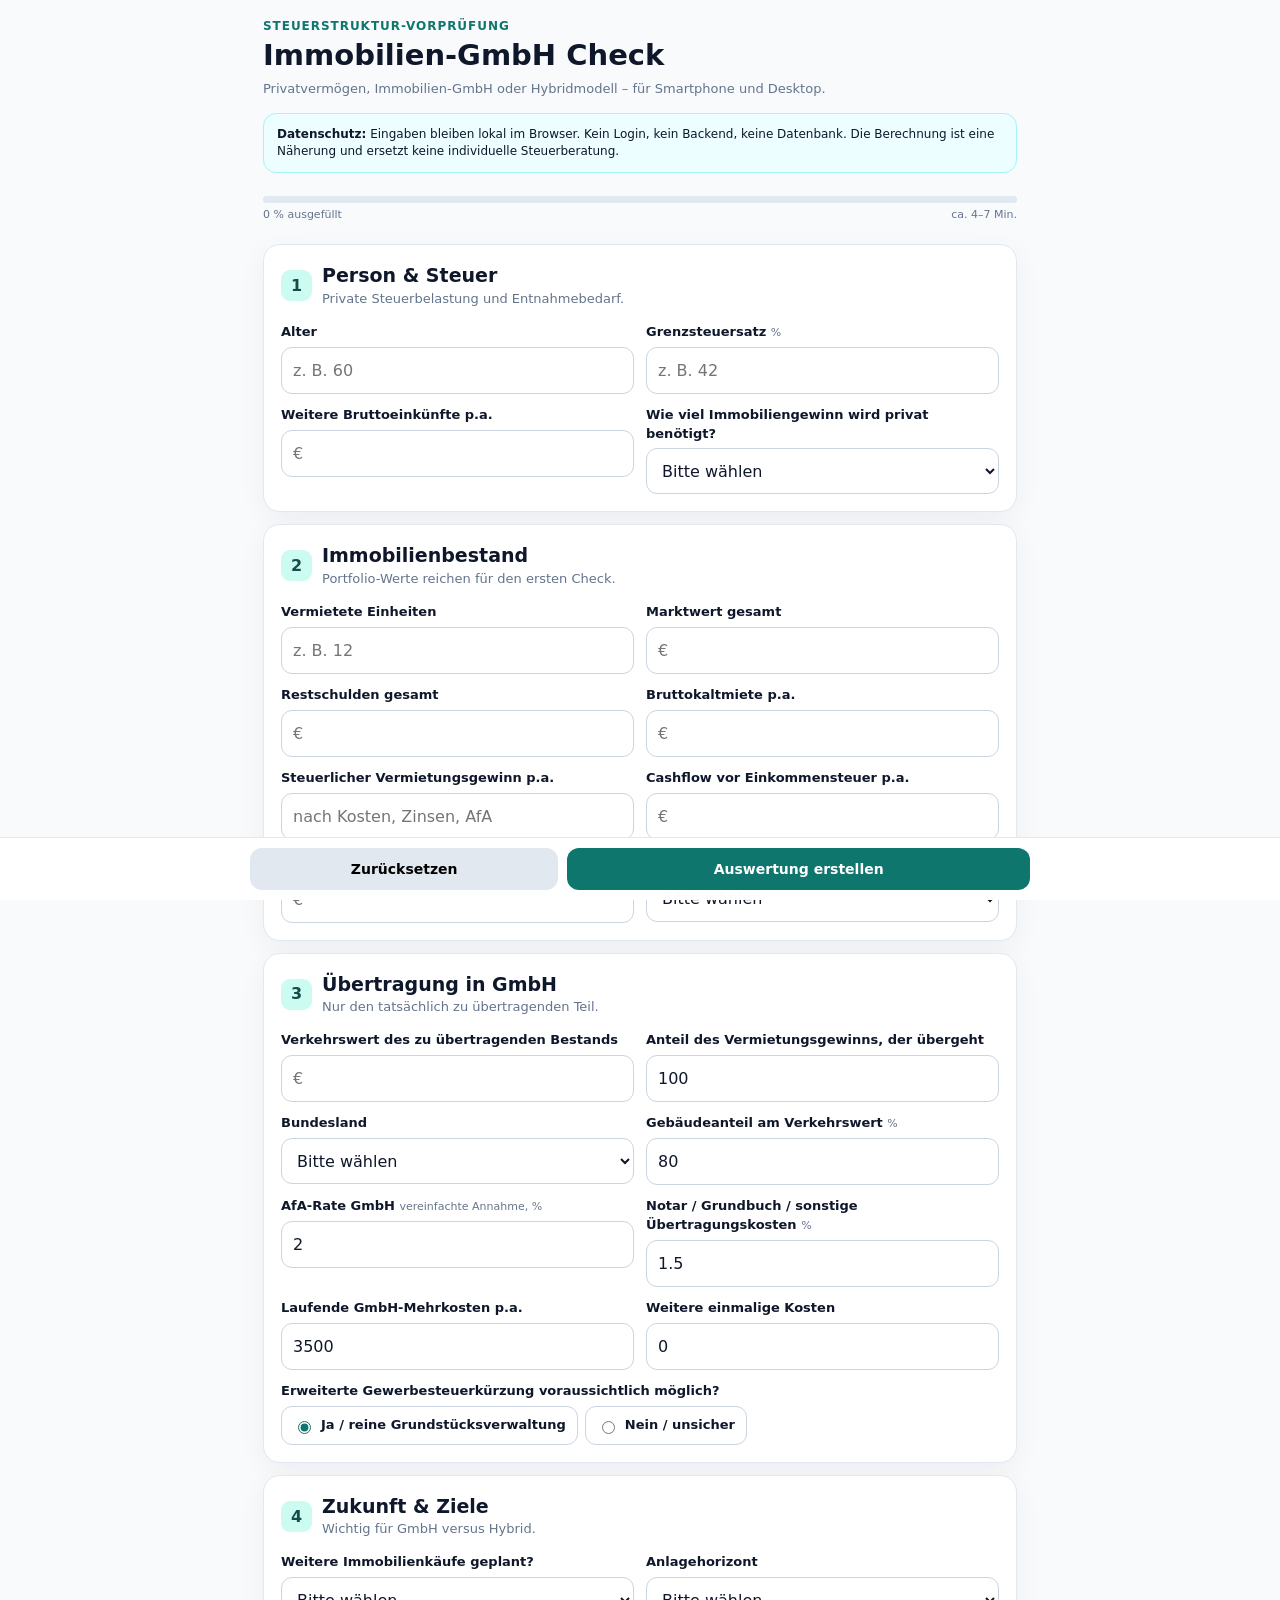
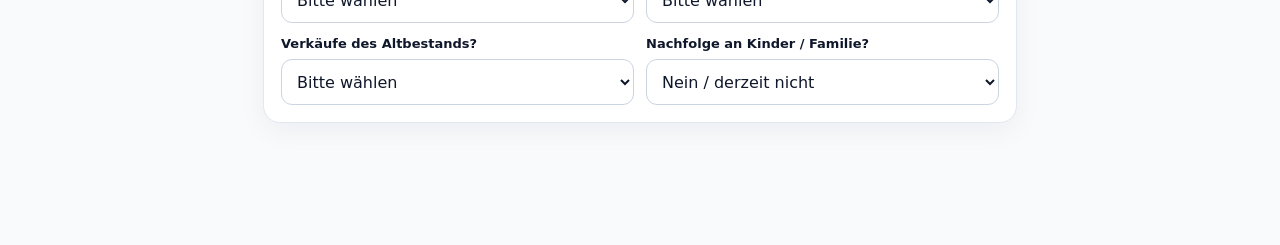
==== immobilien-gmbh-check/index.html @ 6ab50ff8 "Add mobile Immobilien-GmbH questionnaire" ====
<!doctype html><html lang="de"><head><meta charset="utf-8"><meta name="viewport" content="width=device-width,initial-scale=1,viewport-fit=cover"><meta name="theme-color" content="#0f172a"><title>Immobilien-GmbH Check</title><style>:root{--b:#f8fafc;--c:#fff;--i:#0f172a;--m:#64748b;--l:#e2e8f0;--a:#0f766e}*{box-sizing:border-box}body{margin:0;background:var(--b);color:var(--i);font:16px/1.45 system-ui,-apple-system,BlinkMacSystemFont,"Segoe UI",sans-serif}.w{max-width:780px;margin:auto;padding:18px 13px 110px}h1{font-size:29px;line-height:1.08;margin:5px 0 8px}h2{font-size:19px;margin:0}.sub{color:var(--m);font-size:13px}.tag{font-size:12px;font-weight:800;letter-spacing:.08em;text-transform:uppercase;color:var(--a)}.note{padding:12px 13px;background:#ecfeff;border:1px solid #a5f3fc;border-radius:13px;font-size:12px;margin:14px 0}.prog{position:sticky;top:0;z-index:10;background:#f8fafceF;padding:9px 0;backdrop-filter:blur(10px)}.bar{height:7px;background:#e2e8f0;border-radius:9px;overflow:hidden}.bar i{display:block;height:100%;width:0;background:var(--a)}.pt{display:flex;justify-content:space-between;color:var(--m);font-size:11px;margin-top:4px}.card{background:var(--c);border:1px solid var(--l);border-radius:17px;padding:17px;margin:12px 0;box-shadow:0 8px 28px #0f172a0d}.sh{display:flex;gap:10px;align-items:center;margin-bottom:14px}.n{width:31px;height:31px;display:grid;place-items:center;background:#ccfbf1;color:#134e4a;border-radius:9px;font-weight:800}.g{display:grid;grid-template-columns:1fr 1fr;gap:12px}.f{grid-column:1/-1}label{display:block;font-size:13px;font-weight:750;margin-bottom:5px}.hint{font-size:11px;color:var(--m);font-weight:500}input,select{width:100%;min-height:46px;padding:11px;border:1px solid #cbd5e1;border-radius:11px;background:white;font:inherit;color:var(--i)}input:focus,select:focus{outline:0;border-color:#14b8a6;box-shadow:0 0 0 3px #14b8a61f}.rad{display:flex;gap:7px;flex-wrap:wrap}.rad label{margin:0;border:1px solid #cbd5e1;border-radius:11px;padding:9px 11px;display:flex;gap:7px;align-items:center}.rad input{width:auto;min-height:0;accent-color:var(--a)}.bottom{position:fixed;left:0;right:0;bottom:0;z-index:20;background:#ffffffF2;border-top:1px solid var(--l);padding:10px 13px calc(10px + env(safe-area-inset-bottom));backdrop-filter:blur(12px)}.bi{max-width:780px;margin:auto;display:grid;grid-template-columns:1fr 1.5fr;gap:9px}button{border:0;border-radius:12px;padding:13px;font:700 14px system-ui;cursor:pointer}.p{background:var(--a);color:white}.s{background:#e2e8f0}.res{display:none}.res.show{display:block}.hero{background:#0f172a;color:white;border-radius:15px;padding:17px}.big{font-size:28px;font-weight:850;margin:4px 0}.hero small{color:#cbd5e1}.k{display:grid;grid-template-columns:1fr 1fr;gap:9px;margin-top:11px}.ki{border:1px solid var(--l);border-radius:13px;padding:12px}.ki b{display:block;font-size:18px}.ki span{font-size:11px;color:var(--m)}.rec{margin-top:13px;padding:13px;border-left:5px solid var(--a);background:#f0fdfa;border-radius:9px}.rec.w{border-color:#f59e0b;background:#fffbeb}.rec.x{border-color:#ef4444;background:#fef2f2}.report{border-top:1px solid var(--l);margin-top:14px;padding-top:10px}.report h3{font-size:15px;margin:16px 0 6px}.report dl{display:grid;grid-template-columns:1fr auto;gap:6px 12px;margin:0}.report dt{color:var(--m)}.report dd{margin:0;font-weight:700;text-align:right}.ma{display:flex;gap:7px;flex-wrap:wrap;margin-top:13px}.ma button{font-size:12px;padding:9px 10px}.dis{font-size:10px;color:var(--m);margin-top:14px}.hide{display:none!important}@media(max-width:620px){.g{grid-template-columns:1fr}.f{grid-column:auto}.w{padding-left:11px;padding-right:11px}.card{padding:15px}.bi{grid-template-columns:1fr 1.4fr}.k{grid-template-columns:1fr 1fr}}@media print{body{background:white}.w{max-width:none;padding:0}.prog,.bottom,.note,.card:not(.res),.ma{display:none!important}.res{display:block!important;border:0;box-shadow:none;margin:0;padding:0}.hero{background:white;color:black;border:1px solid #aaa}.hero small{color:#555}.dis{font-size:8px}}</style></head><body><div class="w"><header><div class="tag">Steuerstruktur-Vorprüfung</div><h1>Immobilien-GmbH Check</h1><div class="sub">Privatvermögen, Immobilien-GmbH oder Hybridmodell – für Smartphone und Desktop.</div><div class="note"><b>Datenschutz:</b> Eingaben bleiben lokal im Browser. Kein Login, kein Backend, keine Datenbank. Die Berechnung ist eine Näherung und ersetzt keine individuelle Steuerberatung.</div></header><div class="prog"><div class="bar"><i id="bar"></i></div><div class="pt"><span id="pct">0 % ausgefüllt</span><span>ca. 4–7 Min.</span></div></div><form id="form"><section class="card"><div class="sh"><div class="n">1</div><div><h2>Person & Steuer</h2><div class="sub">Private Steuerbelastung und Entnahmebedarf.</div></div></div><div class="g"><div><label>Alter</label><input data-core id="age" type="number" min="18" max="100" placeholder="z. B. 60"></div><div><label>Grenzsteuersatz <span class="hint">%</span></label><input data-core id="marg" type="number" min="0" max="50" step="0.1" placeholder="z. B. 42"></div><div><label>Weitere Bruttoeinkünfte p.a.</label><input id="income" type="number" min="0" step="1000" placeholder="€"></div><div><label>Wie viel Immobiliengewinn wird privat benötigt?</label><select data-core id="need"><option value="">Bitte wählen</option><option value="0">0 % – alles reinvestieren</option><option value="25">25 %</option><option value="50">50 %</option><option value="75">75 %</option><option value="100">100 %</option></select></div></div></section><section class="card"><div class="sh"><div class="n">2</div><div><h2>Immobilienbestand</h2><div class="sub">Portfolio-Werte reichen für den ersten Check.</div></div></div><div class="g"><div><label>Vermietete Einheiten</label><input data-core id="units" type="number" min="1" placeholder="z. B. 12"></div><div><label>Marktwert gesamt</label><input data-core id="mv" type="number" min="0" step="10000" placeholder="€"></div><div><label>Restschulden gesamt</label><input id="debt" type="number" min="0" step="10000" placeholder="€"></div><div><label>Bruttokaltmiete p.a.</label><input data-core id="rent" type="number" min="0" step="1000" placeholder="€"></div><div><label>Steuerlicher Vermietungsgewinn p.a.</label><input data-core id="profit" type="number" min="0" step="1000" placeholder="nach Kosten, Zinsen, AfA"></div><div><label>Cashflow vor Einkommensteuer p.a.</label><input id="cash" type="number" step="1000" placeholder="€"></div><div><label>Aktuelle AfA p.a.</label><input id="oldafa" type="number" min="0" step="500" placeholder="€"></div><div><label>Anteil Bestand länger als 10 Jahre gehalten</label><select data-core id="held"><option value="">Bitte wählen</option><option value="0">0 %</option><option value="25">25 %</option><option value="50">50 %</option><option value="75">75 %</option><option value="100">100 %</option></select></div></div></section><section class="card"><div class="sh"><div class="n">3</div><div><h2>Übertragung in GmbH</h2><div class="sub">Nur den tatsächlich zu übertragenden Teil.</div></div></div><div class="g"><div><label>Verkehrswert des zu übertragenden Bestands</label><input data-core id="tv" type="number" min="0" step="10000" placeholder="€"></div><div><label>Anteil des Vermietungsgewinns, der übergeht</label><input id="ps" type="number" min="0" max="100" value="100" step="5"></div><div><label>Bundesland</label><select data-core id="state"><option value="">Bitte wählen</option><option value="BW">Baden-Württemberg</option><option value="BY">Bayern</option><option value="BE">Berlin</option><option value="BB">Brandenburg</option><option value="HB">Bremen</option><option value="HH">Hamburg</option><option value="HE">Hessen</option><option value="MV">Mecklenburg-Vorpommern</option><option value="NI">Niedersachsen</option><option value="NW">Nordrhein-Westfalen</option><option value="RP">Rheinland-Pfalz</option><option value="SL">Saarland</option><option value="SN">Sachsen</option><option value="ST">Sachsen-Anhalt</option><option value="SH">Schleswig-Holstein</option><option value="TH">Thüringen</option></select></div><div><label>Gebäudeanteil am Verkehrswert <span class="hint">%</span></label><input id="build" type="number" min="0" max="100" value="80"></div><div><label>AfA-Rate GmbH <span class="hint">vereinfachte Annahme, %</span></label><input id="afar" type="number" min="0" max="10" value="2" step="0.1"></div><div><label>Notar / Grundbuch / sonstige Übertragungskosten <span class="hint">%</span></label><input id="ntr" type="number" min="0" max="10" value="1.5" step="0.1"></div><div><label>Laufende GmbH-Mehrkosten p.a.</label><input id="cc" type="number" min="0" step="250" value="3500"></div><div><label>Weitere einmalige Kosten</label><input id="oc" type="number" min="0" step="500" value="0"></div><div class="f"><label>Erweiterte Gewerbesteuerkürzung voraussichtlich möglich?</label><div class="rad"><label><input type="radio" name="egk" value="y" checked> Ja / reine Grundstücksverwaltung</label><label><input type="radio" name="egk" value="n"> Nein / unsicher</label></div></div><div id="hw" class="hide"><label>Gewerbesteuer-Hebesatz</label><input id="heb" type="number" min="200" max="900" value="400" step="10"></div></div></section><section class="card"><div class="sh"><div class="n">4</div><div><h2>Zukunft & Ziele</h2><div class="sub">Wichtig für GmbH versus Hybrid.</div></div></div><div class="g"><div><label>Weitere Immobilienkäufe geplant?</label><select data-core id="buys"><option value="">Bitte wählen</option><option value="0">Nein</option><option value="1">Vielleicht / 1 Objekt</option><option value="2">Ja, 2–5 Objekte</option><option value="3">Ja, größerer Portfolioaufbau</option></select></div><div><label>Anlagehorizont</label><select data-core id="hor"><option value="">Bitte wählen</option><option value="5">unter 5 Jahre</option><option value="10">5–10 Jahre</option><option value="15">10–20 Jahre</option><option value="25">über 20 Jahre / Nachfolge</option></select></div><div><label>Verkäufe des Altbestands?</label><select data-core id="sales"><option value="">Bitte wählen</option><option value="0">Nicht geplant</option><option value="1">Einzelne möglich</option><option value="2">Mehrere wahrscheinlich</option><option value="3">Portfolio soll schrittweise verkauft werden</option></select></div><div><label>Nachfolge an Kinder / Familie?</label><select id="succ"><option value="0">Nein / derzeit nicht</option><option value="1">Vielleicht</option><option value="2">Ja</option></select></div></div></section></form><section class="card res" id="res"><div class="sh"><div class="n">✓</div><div><h2>Vorläufige Auswertung</h2><div class="sub">Automatisch aus den Eingaben.</div></div></div><div class="hero"><small>Relevanz einer GmbH-/Hybridprüfung</small><div class="big" id="st">–</div><div id="head">–</div></div><div class="k"><div class="ki"><b id="ptax">–</b><span>private Steuer p.a. auf übertragenen Mietgewinn</span></div><div class="ki"><b id="ctax">–</b><span>GmbH-Steuer p.a. bei Thesaurierung</span></div><div class="ki"><b id="adv">–</b><span>jährlicher Vorteil nach GmbH-Mehrkosten</span></div><div class="ki"><b id="tc">–</b><span>einmalige Übertragungskosten grob</span></div><div class="ki"><b id="be">–</b><span>rechnerischer Break-even</span></div><div class="ki"><b id="aa">–</b><span>zusätzliche AfA p.a. grob</span></div></div><div class="rec" id="rec"></div><div class="report" id="report"></div><div class="ma"><button class="p" type="button" onclick="window.print()">Als PDF speichern / drucken</button><button class="s" id="share" type="button">Auswertung teilen</button><button class="s" id="copy" type="button">Text kopieren</button></div><div class="dis">Modell: persönlicher Grenzsteuersatz versus 15 % Körperschaftsteuer + 5,5 % Soli auf KSt; bei erfüllter erweiterter Gewerbesteuerkürzung ohne Gewerbesteuer. Bei fehlender Kürzung wird Gewerbesteuer vereinfacht mit 3,5 % × Hebesatz berechnet. Grunderwerbsteuer nach Bundesland. Ausschüttungen, § 23 EStG, UmwStG, exakte Restbuchwerte/AfA, Finanzierung und Nachfolge können das Ergebnis wesentlich verändern.</div></section></div><div class="bottom"><div class="bi"><button class="s" id="reset" type="button">Zurücksetzen</button><button class="p" id="calc" type="button">Auswertung erstellen</button></div></div><script>const $=x=>document.getElementById(x),S={BW:5,BY:3.5,BE:6,BB:6.5,HB:5.5,HH:5.5,HE:6,MV:6,NI:5,NW:6.5,RP:5,SL:6.5,SN:5.5,ST:5,SH:6.5,TH:5},SN={BW:'Baden-Württemberg',BY:'Bayern',BE:'Berlin',BB:'Brandenburg',HB:'Bremen',HH:'Hamburg',HE:'Hessen',MV:'Mecklenburg-Vorpommern',NI:'Niedersachsen',NW:'Nordrhein-Westfalen',RP:'Rheinland-Pfalz',SL:'Saarland',SN:'Sachsen',ST:'Sachsen-Anhalt',SH:'Schleswig-Holstein',TH:'Thüringen'},I=['age','marg','income','need','units','mv','debt','rent','profit','cash','oldafa','held','tv','ps','state','build','afar','ntr','cc','oc','heb','buys','hor','sales','succ'],n=x=>parseFloat($(x).value)||0,v=x=>$(x).value,€=x=>Number.isFinite(x)?new Intl.NumberFormat('de-DE',{style:'currency',currency:'EUR',maximumFractionDigits:0}).format(x):'–';function prog(){let a=[...document.querySelectorAll('[data-core]')],p=Math.round(100*a.filter(x=>x.value!=='').length/a.length);$('bar').style.width=p+'%';$('pct').textContent=p+' % ausgefüllt'}function trade(){ $('hw').classList.toggle('hide',document.querySelector('input[name=egk]:checked').value==='y')}function save(){let d={};I.forEach(i=>d[i]=$(i)?.value??'');d.egk=document.querySelector('input[name=egk]:checked').value;localStorage.setItem('igcheck',JSON.stringify(d));prog()}function load(){try{let d=JSON.parse(localStorage.getItem('igcheck')||'{}');I.forEach(i=>{if(d[i]!==undefined&&$(i))$(i).value=d[i]});if(d.egk){let r=document.querySelector('input[name=egk][value='+d.egk+']');if(r)r.checked=true}}catch(e){}trade();prog()}function score(){let s=0,p=n('profit'),m=n('marg'),nd=n('need'),b=n('buys'),h=n('hor'),he=n('held'),sa=n('sales'),mv=n('mv');if(p>=50000)s+=2;else if(p>=25000)s++;if(m>=42)s+=2;else if(m>=35)s++;if(nd<=25)s+=2;else if(nd<=50)s++;if(b>=2)s+=2;else if(b===1)s++;if(h>=15)s++;if(mv>=1e6)s++;if(he>=75&&sa>=1)s--;return Math.max(0,Math.min(10,s))}function calc(){let mr=n('marg')/100,p=n('profit'),sh=Math.min(100,n('ps'))/100,tp=p*sh,tv=n('tv'),st=v('state'),gr=S[st]||0,bu=Math.min(100,n('build'))/100,ar=n('afar')/100,oa=n('oldafa')*sh,na=tv*bu*ar,aa=Math.max(0,na-oa),base=Math.max(0,tp-aa),egk=document.querySelector('input[name=egk]:checked').value==='y',kr=.15*1.055,gw=egk?0:.035*(n('heb')||400)/100,cr=kr+gw,pt=tp*mr,ct=base*cr,annual=pt-ct-n('cc'),cost=tv*(gr/100+n('ntr')/100)+n('oc'),br=annual>0?cost/annual:Infinity,sc=score(),lab,head,cl='';if(sc>=7){lab=sc+'/10 – hohe Relevanz';head='Eine GmbH für künftige Käufe bzw. ein Hybridmodell ist sehr prüfenswert.'}else if(sc>=4){lab=sc+'/10 – mittlere Relevanz';head='Ein Hybridmodell sollte gegen reine Privatvermietung gerechnet werden.';cl='w'}else{lab=sc+'/10 – geringe Relevanz';head='Eine GmbH ist anhand der Angaben derzeit nicht offensichtlich überlegen.';cl='x'}$('st').textContent=lab;$('head').textContent=head;$('ptax').textContent=€(pt);$('ctax').textContent=€(ct);$('adv').textContent=€(annual);$('tc').textContent=€(cost);$('be').textContent=Number.isFinite(br)?br.toFixed(1)+' Jahre':'kein positiver Break-even';$('aa').textContent=€(aa);let r='';if(n('held')>=50&&n('sales')>=1)r+='<b>Altbestand:</b> Nicht pauschal übertragen. Die private Verkaufsoption nach § 23 EStG kann bei lange gehaltenen Objekten sehr wertvoll sein.<br><br>';if(n('buys')>=2&&n('need')<=50)r+='<b>Neukäufe:</b> Eine Immobilien-GmbH für neue, langfristige Objekte ist besonders prüfenswert, wenn Gewinne überwiegend reinvestiert werden.<br><br>';if(Number.isFinite(br)&&br>15)r+='<b>Übertragung:</b> Der grobe Break-even liegt über 15 Jahren; eine Bestandsübertragung wirkt damit eher schwach.<br><br>';if(Number.isFinite(br)&&br<=10)r+='<b>Übertragung:</b> Der grobe Break-even liegt innerhalb von 10 Jahren; eine objektscharfe Prüfung von Step-up, GrESt, § 23 EStG und Finanzierung lohnt sich.<br><br>';if(n('need')>=75)r+='<b>Entnahmen:</b> Ein großer Teil des Gewinns wird privat benötigt. Ausschüttungssteuer kann den GmbH-Vorteil deutlich reduzieren.<br><br>';if(!r)r='Die Angaben sprechen nicht eindeutig für eine Bestandsübertragung. Altbestand, Neukäufe und Nachfolge sollten getrennt modelliert werden.';$('rec').className='rec '+cl;$('rec').innerHTML=r;let d=[['Alter',v('age')||'–'],['Einheiten',v('units')||'–'],['Marktwert Bestand',€(n('mv'))],['Bruttokaltmiete p.a.',€(n('rent'))],['Steuerlicher Vermietungsgewinn p.a.',€(p)],['Grenzsteuersatz',n('marg').toFixed(1)+' %'],['Privat benötigter Gewinnanteil',n('need')+' %'],['Bestand >10 Jahre',n('held')+' %'],['Zu übertragender Verkehrswert',€(tv)],['Bundesland',SN[st]||'–'],['Grunderwerbsteuersatz',gr.toFixed(1)+' %'],['Neue AfA p.a. grob',€(na)],['Zusätzliche AfA p.a. grob',€(aa)],['GmbH-Steuersatz im Modell',(cr*100).toFixed(2)+' %'],['Einmalige Übertragungskosten grob',€(cost)],['Jährlicher Vorteil nach GmbH-Mehrkosten',€(annual)],['Vorteil nach 10 J. ohne Rendite',€(annual*10-cost)],['Vorteil nach 20 J. ohne Rendite',€(annual*20-cost)]];$('report').innerHTML='<h3>Ausgefülltes Prüfprotokoll</h3><dl>'+d.map(x=>'<dt>'+x[0]+'</dt><dd>'+x[1]+'</dd>').join('')+'</dl><h3>Interpretation</h3><p>'+head+'</p><p>'+r.replaceAll('<br>',' ').replace(/<[^>]*>/g,'')+'</p>';$('res').classList.add('show');$('res').scrollIntoView({behavior:'smooth'});save()}function text(){return $('res').innerText.replace(/\n{3,}/g,'\n\n').trim()}async function share(){if(navigator.share){try{await navigator.share({title:'Immobilien-GmbH Check – Auswertung',text:text()});return}catch(e){}}await navigator.clipboard.writeText(text());alert('Auswertung kopiert.')}async function copy(){await navigator.clipboard.writeText(text());alert('Auswertung kopiert.')}function reset(){if(!confirm('Alle lokal gespeicherten Eingaben löschen?'))return;localStorage.removeItem('igcheck');$('form').reset();document.querySelector('input[name=egk][value=y]').checked=true;$('res').classList.remove('show');trade();prog()}document.querySelectorAll('input,select').forEach(e=>{e.addEventListener('input',save);e.addEventListener('change',()=>{save();trade()})});$('calc').onclick=calc;$('reset').onclick=reset;$('share').onclick=share;$('copy').onclick=copy;load();</script></body></html>
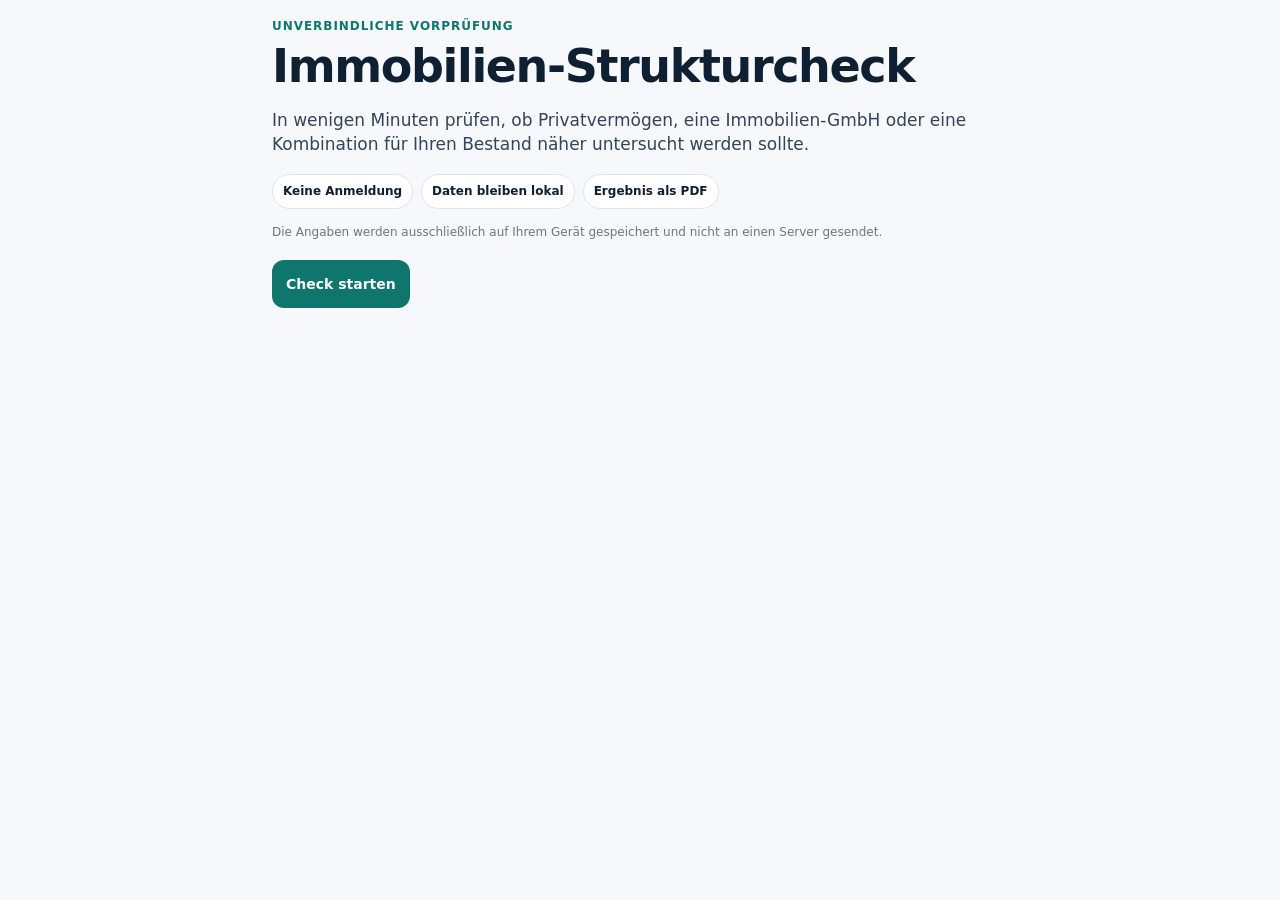
==== commit 76389b82: "Redirect legacy GmbH check to polished Strukturcheck" ====
--- a/immobilien-gmbh-check/index.html
+++ b/immobilien-gmbh-check/index.html
@@ -1 +1 @@
-<!doctype html><html lang="de"><head><meta charset="utf-8"><meta name="viewport" content="width=device-width,initial-scale=1,viewport-fit=cover"><meta name="theme-color" content="#0f172a"><title>Immobilien-GmbH Check</title><style>:root{--b:#f8fafc;--c:#fff;--i:#0f172a;--m:#64748b;--l:#e2e8f0;--a:#0f766e}*{box-sizing:border-box}body{margin:0;background:var(--b);color:var(--i);font:16px/1.45 system-ui,-apple-system,BlinkMacSystemFont,"Segoe UI",sans-serif}.w{max-width:780px;margin:auto;padding:18px 13px 110px}h1{font-size:29px;line-height:1.08;margin:5px 0 8px}h2{font-size:19px;margin:0}.sub{color:var(--m);font-size:13px}.tag{font-size:12px;font-weight:800;letter-spacing:.08em;text-transform:uppercase;color:var(--a)}.note{padding:12px 13px;background:#ecfeff;border:1px solid #a5f3fc;border-radius:13px;font-size:12px;margin:14px 0}.prog{position:sticky;top:0;z-index:10;background:#f8fafceF;padding:9px 0;backdrop-filter:blur(10px)}.bar{height:7px;background:#e2e8f0;border-radius:9px;overflow:hidden}.bar i{display:block;height:100%;width:0;background:var(--a)}.pt{display:flex;justify-content:space-between;color:var(--m);font-size:11px;margin-top:4px}.card{background:var(--c);border:1px solid var(--l);border-radius:17px;padding:17px;margin:12px 0;box-shadow:0 8px 28px #0f172a0d}.sh{display:flex;gap:10px;align-items:center;margin-bottom:14px}.n{width:31px;height:31px;display:grid;place-items:center;background:#ccfbf1;color:#134e4a;border-radius:9px;font-weight:800}.g{display:grid;grid-template-columns:1fr 1fr;gap:12px}.f{grid-column:1/-1}label{display:block;font-size:13px;font-weight:750;margin-bottom:5px}.hint{font-size:11px;color:var(--m);font-weight:500}input,select{width:100%;min-height:46px;padding:11px;border:1px solid #cbd5e1;border-radius:11px;background:white;font:inherit;color:var(--i)}input:focus,select:focus{outline:0;border-color:#14b8a6;box-shadow:0 0 0 3px #14b8a61f}.rad{display:flex;gap:7px;flex-wrap:wrap}.rad label{margin:0;border:1px solid #cbd5e1;border-radius:11px;padding:9px 11px;display:flex;gap:7px;align-items:center}.rad input{width:auto;min-height:0;accent-color:var(--a)}.bottom{position:fixed;left:0;right:0;bottom:0;z-index:20;background:#ffffffF2;border-top:1px solid var(--l);padding:10px 13px calc(10px + env(safe-area-inset-bottom));backdrop-filter:blur(12px)}.bi{max-width:780px;margin:auto;display:grid;grid-template-columns:1fr 1.5fr;gap:9px}button{border:0;border-radius:12px;padding:13px;font:700 14px system-ui;cursor:pointer}.p{background:var(--a);color:white}.s{background:#e2e8f0}.res{display:none}.res.show{display:block}.hero{background:#0f172a;color:white;border-radius:15px;padding:17px}.big{font-size:28px;font-weight:850;margin:4px 0}.hero small{color:#cbd5e1}.k{display:grid;grid-template-columns:1fr 1fr;gap:9px;margin-top:11px}.ki{border:1px solid var(--l);border-radius:13px;padding:12px}.ki b{display:block;font-size:18px}.ki span{font-size:11px;color:var(--m)}.rec{margin-top:13px;padding:13px;border-left:5px solid var(--a);background:#f0fdfa;border-radius:9px}.rec.w{border-color:#f59e0b;background:#fffbeb}.rec.x{border-color:#ef4444;background:#fef2f2}.report{border-top:1px solid var(--l);margin-top:14px;padding-top:10px}.report h3{font-size:15px;margin:16px 0 6px}.report dl{display:grid;grid-template-columns:1fr auto;gap:6px 12px;margin:0}.report dt{color:var(--m)}.report dd{margin:0;font-weight:700;text-align:right}.ma{display:flex;gap:7px;flex-wrap:wrap;margin-top:13px}.ma button{font-size:12px;padding:9px 10px}.dis{font-size:10px;color:var(--m);margin-top:14px}.hide{display:none!important}@media(max-width:620px){.g{grid-template-columns:1fr}.f{grid-column:auto}.w{padding-left:11px;padding-right:11px}.card{padding:15px}.bi{grid-template-columns:1fr 1.4fr}.k{grid-template-columns:1fr 1fr}}@media print{body{background:white}.w{max-width:none;padding:0}.prog,.bottom,.note,.card:not(.res),.ma{display:none!important}.res{display:block!important;border:0;box-shadow:none;margin:0;padding:0}.hero{background:white;color:black;border:1px solid #aaa}.hero small{color:#555}.dis{font-size:8px}}</style></head><body><div class="w"><header><div class="tag">Steuerstruktur-Vorprüfung</div><h1>Immobilien-GmbH Check</h1><div class="sub">Privatvermögen, Immobilien-GmbH oder Hybridmodell – für Smartphone und Desktop.</div><div class="note"><b>Datenschutz:</b> Eingaben bleiben lokal im Browser. Kein Login, kein Backend, keine Datenbank. Die Berechnung ist eine Näherung und ersetzt keine individuelle Steuerberatung.</div></header><div class="prog"><div class="bar"><i id="bar"></i></div><div class="pt"><span id="pct">0 % ausgefüllt</span><span>ca. 4–7 Min.</span></div></div><form id="form"><section class="card"><div class="sh"><div class="n">1</div><div><h2>Person & Steuer</h2><div class="sub">Private Steuerbelastung und Entnahmebedarf.</div></div></div><div class="g"><div><label>Alter</label><input data-core id="age" type="number" min="18" max="100" placeholder="z. B. 60"></div><div><label>Grenzsteuersatz <span class="hint">%</span></label><input data-core id="marg" type="number" min="0" max="50" step="0.1" placeholder="z. B. 42"></div><div><label>Weitere Bruttoeinkünfte p.a.</label><input id="income" type="number" min="0" step="1000" placeholder="€"></div><div><label>Wie viel Immobiliengewinn wird privat benötigt?</label><select data-core id="need"><option value="">Bitte wählen</option><option value="0">0 % – alles reinvestieren</option><option value="25">25 %</option><option value="50">50 %</option><option value="75">75 %</option><option value="100">100 %</option></select></div></div></section><section class="card"><div class="sh"><div class="n">2</div><div><h2>Immobilienbestand</h2><div class="sub">Portfolio-Werte reichen für den ersten Check.</div></div></div><div class="g"><div><label>Vermietete Einheiten</label><input data-core id="units" type="number" min="1" placeholder="z. B. 12"></div><div><label>Marktwert gesamt</label><input data-core id="mv" type="number" min="0" step="10000" placeholder="€"></div><div><label>Restschulden gesamt</label><input id="debt" type="number" min="0" step="10000" placeholder="€"></div><div><label>Bruttokaltmiete p.a.</label><input data-core id="rent" type="number" min="0" step="1000" placeholder="€"></div><div><label>Steuerlicher Vermietungsgewinn p.a.</label><input data-core id="profit" type="number" min="0" step="1000" placeholder="nach Kosten, Zinsen, AfA"></div><div><label>Cashflow vor Einkommensteuer p.a.</label><input id="cash" type="number" step="1000" placeholder="€"></div><div><label>Aktuelle AfA p.a.</label><input id="oldafa" type="number" min="0" step="500" placeholder="€"></div><div><label>Anteil Bestand länger als 10 Jahre gehalten</label><select data-core id="held"><option value="">Bitte wählen</option><option value="0">0 %</option><option value="25">25 %</option><option value="50">50 %</option><option value="75">75 %</option><option value="100">100 %</option></select></div></div></section><section class="card"><div class="sh"><div class="n">3</div><div><h2>Übertragung in GmbH</h2><div class="sub">Nur den tatsächlich zu übertragenden Teil.</div></div></div><div class="g"><div><label>Verkehrswert des zu übertragenden Bestands</label><input data-core id="tv" type="number" min="0" step="10000" placeholder="€"></div><div><label>Anteil des Vermietungsgewinns, der übergeht</label><input id="ps" type="number" min="0" max="100" value="100" step="5"></div><div><label>Bundesland</label><select data-core id="state"><option value="">Bitte wählen</option><option value="BW">Baden-Württemberg</option><option value="BY">Bayern</option><option value="BE">Berlin</option><option value="BB">Brandenburg</option><option value="HB">Bremen</option><option value="HH">Hamburg</option><option value="HE">Hessen</option><option value="MV">Mecklenburg-Vorpommern</option><option value="NI">Niedersachsen</option><option value="NW">Nordrhein-Westfalen</option><option value="RP">Rheinland-Pfalz</option><option value="SL">Saarland</option><option value="SN">Sachsen</option><option value="ST">Sachsen-Anhalt</option><option value="SH">Schleswig-Holstein</option><option value="TH">Thüringen</option></select></div><div><label>Gebäudeanteil am Verkehrswert <span class="hint">%</span></label><input id="build" type="number" min="0" max="100" value="80"></div><div><label>AfA-Rate GmbH <span class="hint">vereinfachte Annahme, %</span></label><input id="afar" type="number" min="0" max="10" value="2" step="0.1"></div><div><label>Notar / Grundbuch / sonstige Übertragungskosten <span class="hint">%</span></label><input id="ntr" type="number" min="0" max="10" value="1.5" step="0.1"></div><div><label>Laufende GmbH-Mehrkosten p.a.</label><input id="cc" type="number" min="0" step="250" value="3500"></div><div><label>Weitere einmalige Kosten</label><input id="oc" type="number" min="0" step="500" value="0"></div><div class="f"><label>Erweiterte Gewerbesteuerkürzung voraussichtlich möglich?</label><div class="rad"><label><input type="radio" name="egk" value="y" checked> Ja / reine Grundstücksverwaltung</label><label><input type="radio" name="egk" value="n"> Nein / unsicher</label></div></div><div id="hw" class="hide"><label>Gewerbesteuer-Hebesatz</label><input id="heb" type="number" min="200" max="900" value="400" step="10"></div></div></section><section class="card"><div class="sh"><div class="n">4</div><div><h2>Zukunft & Ziele</h2><div class="sub">Wichtig für GmbH versus Hybrid.</div></div></div><div class="g"><div><label>Weitere Immobilienkäufe geplant?</label><select data-core id="buys"><option value="">Bitte wählen</option><option value="0">Nein</option><option value="1">Vielleicht / 1 Objekt</option><option value="2">Ja, 2–5 Objekte</option><option value="3">Ja, größerer Portfolioaufbau</option></select></div><div><label>Anlagehorizont</label><select data-core id="hor"><option value="">Bitte wählen</option><option value="5">unter 5 Jahre</option><option value="10">5–10 Jahre</option><option value="15">10–20 Jahre</option><option value="25">über 20 Jahre / Nachfolge</option></select></div><div><label>Verkäufe des Altbestands?</label><select data-core id="sales"><option value="">Bitte wählen</option><option value="0">Nicht geplant</option><option value="1">Einzelne möglich</option><option value="2">Mehrere wahrscheinlich</option><option value="3">Portfolio soll schrittweise verkauft werden</option></select></div><div><label>Nachfolge an Kinder / Familie?</label><select id="succ"><option value="0">Nein / derzeit nicht</option><option value="1">Vielleicht</option><option value="2">Ja</option></select></div></div></section></form><section class="card res" id="res"><div class="sh"><div class="n">✓</div><div><h2>Vorläufige Auswertung</h2><div class="sub">Automatisch aus den Eingaben.</div></div></div><div class="hero"><small>Relevanz einer GmbH-/Hybridprüfung</small><div class="big" id="st">–</div><div id="head">–</div></div><div class="k"><div class="ki"><b id="ptax">–</b><span>private Steuer p.a. auf übertragenen Mietgewinn</span></div><div class="ki"><b id="ctax">–</b><span>GmbH-Steuer p.a. bei Thesaurierung</span></div><div class="ki"><b id="adv">–</b><span>jährlicher Vorteil nach GmbH-Mehrkosten</span></div><div class="ki"><b id="tc">–</b><span>einmalige Übertragungskosten grob</span></div><div class="ki"><b id="be">–</b><span>rechnerischer Break-even</span></div><div class="ki"><b id="aa">–</b><span>zusätzliche AfA p.a. grob</span></div></div><div class="rec" id="rec"></div><div class="report" id="report"></div><div class="ma"><button class="p" type="button" onclick="window.print()">Als PDF speichern / drucken</button><button class="s" id="share" type="button">Auswertung teilen</button><button class="s" id="copy" type="button">Text kopieren</button></div><div class="dis">Modell: persönlicher Grenzsteuersatz versus 15 % Körperschaftsteuer + 5,5 % Soli auf KSt; bei erfüllter erweiterter Gewerbesteuerkürzung ohne Gewerbesteuer. Bei fehlender Kürzung wird Gewerbesteuer vereinfacht mit 3,5 % × Hebesatz berechnet. Grunderwerbsteuer nach Bundesland. Ausschüttungen, § 23 EStG, UmwStG, exakte Restbuchwerte/AfA, Finanzierung und Nachfolge können das Ergebnis wesentlich verändern.</div></section></div><div class="bottom"><div class="bi"><button class="s" id="reset" type="button">Zurücksetzen</button><button class="p" id="calc" type="button">Auswertung erstellen</button></div></div><script>const $=x=>document.getElementById(x),S={BW:5,BY:3.5,BE:6,BB:6.5,HB:5.5,HH:5.5,HE:6,MV:6,NI:5,NW:6.5,RP:5,SL:6.5,SN:5.5,ST:5,SH:6.5,TH:5},SN={BW:'Baden-Württemberg',BY:'Bayern',BE:'Berlin',BB:'Brandenburg',HB:'Bremen',HH:'Hamburg',HE:'Hessen',MV:'Mecklenburg-Vorpommern',NI:'Niedersachsen',NW:'Nordrhein-Westfalen',RP:'Rheinland-Pfalz',SL:'Saarland',SN:'Sachsen',ST:'Sachsen-Anhalt',SH:'Schleswig-Holstein',TH:'Thüringen'},I=['age','marg','income','need','units','mv','debt','rent','profit','cash','oldafa','held','tv','ps','state','build','afar','ntr','cc','oc','heb','buys','hor','sales','succ'],n=x=>parseFloat($(x).value)||0,v=x=>$(x).value,€=x=>Number.isFinite(x)?new Intl.NumberFormat('de-DE',{style:'currency',currency:'EUR',maximumFractionDigits:0}).format(x):'–';function prog(){let a=[...document.querySelectorAll('[data-core]')],p=Math.round(100*a.filter(x=>x.value!=='').length/a.length);$('bar').style.width=p+'%';$('pct').textContent=p+' % ausgefüllt'}function trade(){ $('hw').classList.toggle('hide',document.querySelector('input[name=egk]:checked').value==='y')}function save(){let d={};I.forEach(i=>d[i]=$(i)?.value??'');d.egk=document.querySelector('input[name=egk]:checked').value;localStorage.setItem('igcheck',JSON.stringify(d));prog()}function load(){try{let d=JSON.parse(localStorage.getItem('igcheck')||'{}');I.forEach(i=>{if(d[i]!==undefined&&$(i))$(i).value=d[i]});if(d.egk){let r=document.querySelector('input[name=egk][value='+d.egk+']');if(r)r.checked=true}}catch(e){}trade();prog()}function score(){let s=0,p=n('profit'),m=n('marg'),nd=n('need'),b=n('buys'),h=n('hor'),he=n('held'),sa=n('sales'),mv=n('mv');if(p>=50000)s+=2;else if(p>=25000)s++;if(m>=42)s+=2;else if(m>=35)s++;if(nd<=25)s+=2;else if(nd<=50)s++;if(b>=2)s+=2;else if(b===1)s++;if(h>=15)s++;if(mv>=1e6)s++;if(he>=75&&sa>=1)s--;return Math.max(0,Math.min(10,s))}function calc(){let mr=n('marg')/100,p=n('profit'),sh=Math.min(100,n('ps'))/100,tp=p*sh,tv=n('tv'),st=v('state'),gr=S[st]||0,bu=Math.min(100,n('build'))/100,ar=n('afar')/100,oa=n('oldafa')*sh,na=tv*bu*ar,aa=Math.max(0,na-oa),base=Math.max(0,tp-aa),egk=document.querySelector('input[name=egk]:checked').value==='y',kr=.15*1.055,gw=egk?0:.035*(n('heb')||400)/100,cr=kr+gw,pt=tp*mr,ct=base*cr,annual=pt-ct-n('cc'),cost=tv*(gr/100+n('ntr')/100)+n('oc'),br=annual>0?cost/annual:Infinity,sc=score(),lab,head,cl='';if(sc>=7){lab=sc+'/10 – hohe Relevanz';head='Eine GmbH für künftige Käufe bzw. ein Hybridmodell ist sehr prüfenswert.'}else if(sc>=4){lab=sc+'/10 – mittlere Relevanz';head='Ein Hybridmodell sollte gegen reine Privatvermietung gerechnet werden.';cl='w'}else{lab=sc+'/10 – geringe Relevanz';head='Eine GmbH ist anhand der Angaben derzeit nicht offensichtlich überlegen.';cl='x'}$('st').textContent=lab;$('head').textContent=head;$('ptax').textContent=€(pt);$('ctax').textContent=€(ct);$('adv').textContent=€(annual);$('tc').textContent=€(cost);$('be').textContent=Number.isFinite(br)?br.toFixed(1)+' Jahre':'kein positiver Break-even';$('aa').textContent=€(aa);let r='';if(n('held')>=50&&n('sales')>=1)r+='<b>Altbestand:</b> Nicht pauschal übertragen. Die private Verkaufsoption nach § 23 EStG kann bei lange gehaltenen Objekten sehr wertvoll sein.<br><br>';if(n('buys')>=2&&n('need')<=50)r+='<b>Neukäufe:</b> Eine Immobilien-GmbH für neue, langfristige Objekte ist besonders prüfenswert, wenn Gewinne überwiegend reinvestiert werden.<br><br>';if(Number.isFinite(br)&&br>15)r+='<b>Übertragung:</b> Der grobe Break-even liegt über 15 Jahren; eine Bestandsübertragung wirkt damit eher schwach.<br><br>';if(Number.isFinite(br)&&br<=10)r+='<b>Übertragung:</b> Der grobe Break-even liegt innerhalb von 10 Jahren; eine objektscharfe Prüfung von Step-up, GrESt, § 23 EStG und Finanzierung lohnt sich.<br><br>';if(n('need')>=75)r+='<b>Entnahmen:</b> Ein großer Teil des Gewinns wird privat benötigt. Ausschüttungssteuer kann den GmbH-Vorteil deutlich reduzieren.<br><br>';if(!r)r='Die Angaben sprechen nicht eindeutig für eine Bestandsübertragung. Altbestand, Neukäufe und Nachfolge sollten getrennt modelliert werden.';$('rec').className='rec '+cl;$('rec').innerHTML=r;let d=[['Alter',v('age')||'–'],['Einheiten',v('units')||'–'],['Marktwert Bestand',€(n('mv'))],['Bruttokaltmiete p.a.',€(n('rent'))],['Steuerlicher Vermietungsgewinn p.a.',€(p)],['Grenzsteuersatz',n('marg').toFixed(1)+' %'],['Privat benötigter Gewinnanteil',n('need')+' %'],['Bestand >10 Jahre',n('held')+' %'],['Zu übertragender Verkehrswert',€(tv)],['Bundesland',SN[st]||'–'],['Grunderwerbsteuersatz',gr.toFixed(1)+' %'],['Neue AfA p.a. grob',€(na)],['Zusätzliche AfA p.a. grob',€(aa)],['GmbH-Steuersatz im Modell',(cr*100).toFixed(2)+' %'],['Einmalige Übertragungskosten grob',€(cost)],['Jährlicher Vorteil nach GmbH-Mehrkosten',€(annual)],['Vorteil nach 10 J. ohne Rendite',€(annual*10-cost)],['Vorteil nach 20 J. ohne Rendite',€(annual*20-cost)]];$('report').innerHTML='<h3>Ausgefülltes Prüfprotokoll</h3><dl>'+d.map(x=>'<dt>'+x[0]+'</dt><dd>'+x[1]+'</dd>').join('')+'</dl><h3>Interpretation</h3><p>'+head+'</p><p>'+r.replaceAll('<br>',' ').replace(/<[^>]*>/g,'')+'</p>';$('res').classList.add('show');$('res').scrollIntoView({behavior:'smooth'});save()}function text(){return $('res').innerText.replace(/\n{3,}/g,'\n\n').trim()}async function share(){if(navigator.share){try{await navigator.share({title:'Immobilien-GmbH Check – Auswertung',text:text()});return}catch(e){}}await navigator.clipboard.writeText(text());alert('Auswertung kopiert.')}async function copy(){await navigator.clipboard.writeText(text());alert('Auswertung kopiert.')}function reset(){if(!confirm('Alle lokal gespeicherten Eingaben löschen?'))return;localStorage.removeItem('igcheck');$('form').reset();document.querySelector('input[name=egk][value=y]').checked=true;$('res').classList.remove('show');trade();prog()}document.querySelectorAll('input,select').forEach(e=>{e.addEventListener('input',save);e.addEventListener('change',()=>{save();trade()})});$('calc').onclick=calc;$('reset').onclick=reset;$('share').onclick=share;$('copy').onclick=copy;load();</script></body></html>+<!doctype html><html lang="de"><head><meta charset="utf-8"><meta name="viewport" content="width=device-width,initial-scale=1"><meta http-equiv="refresh" content="0; url=../immobilien-strukturcheck/"><title>Immobilien-Strukturcheck</title><script>location.replace('../immobilien-strukturcheck/')</script></head><body><p>Weiter zum <a href="../immobilien-strukturcheck/">Immobilien-Strukturcheck</a>.</p></body></html>
